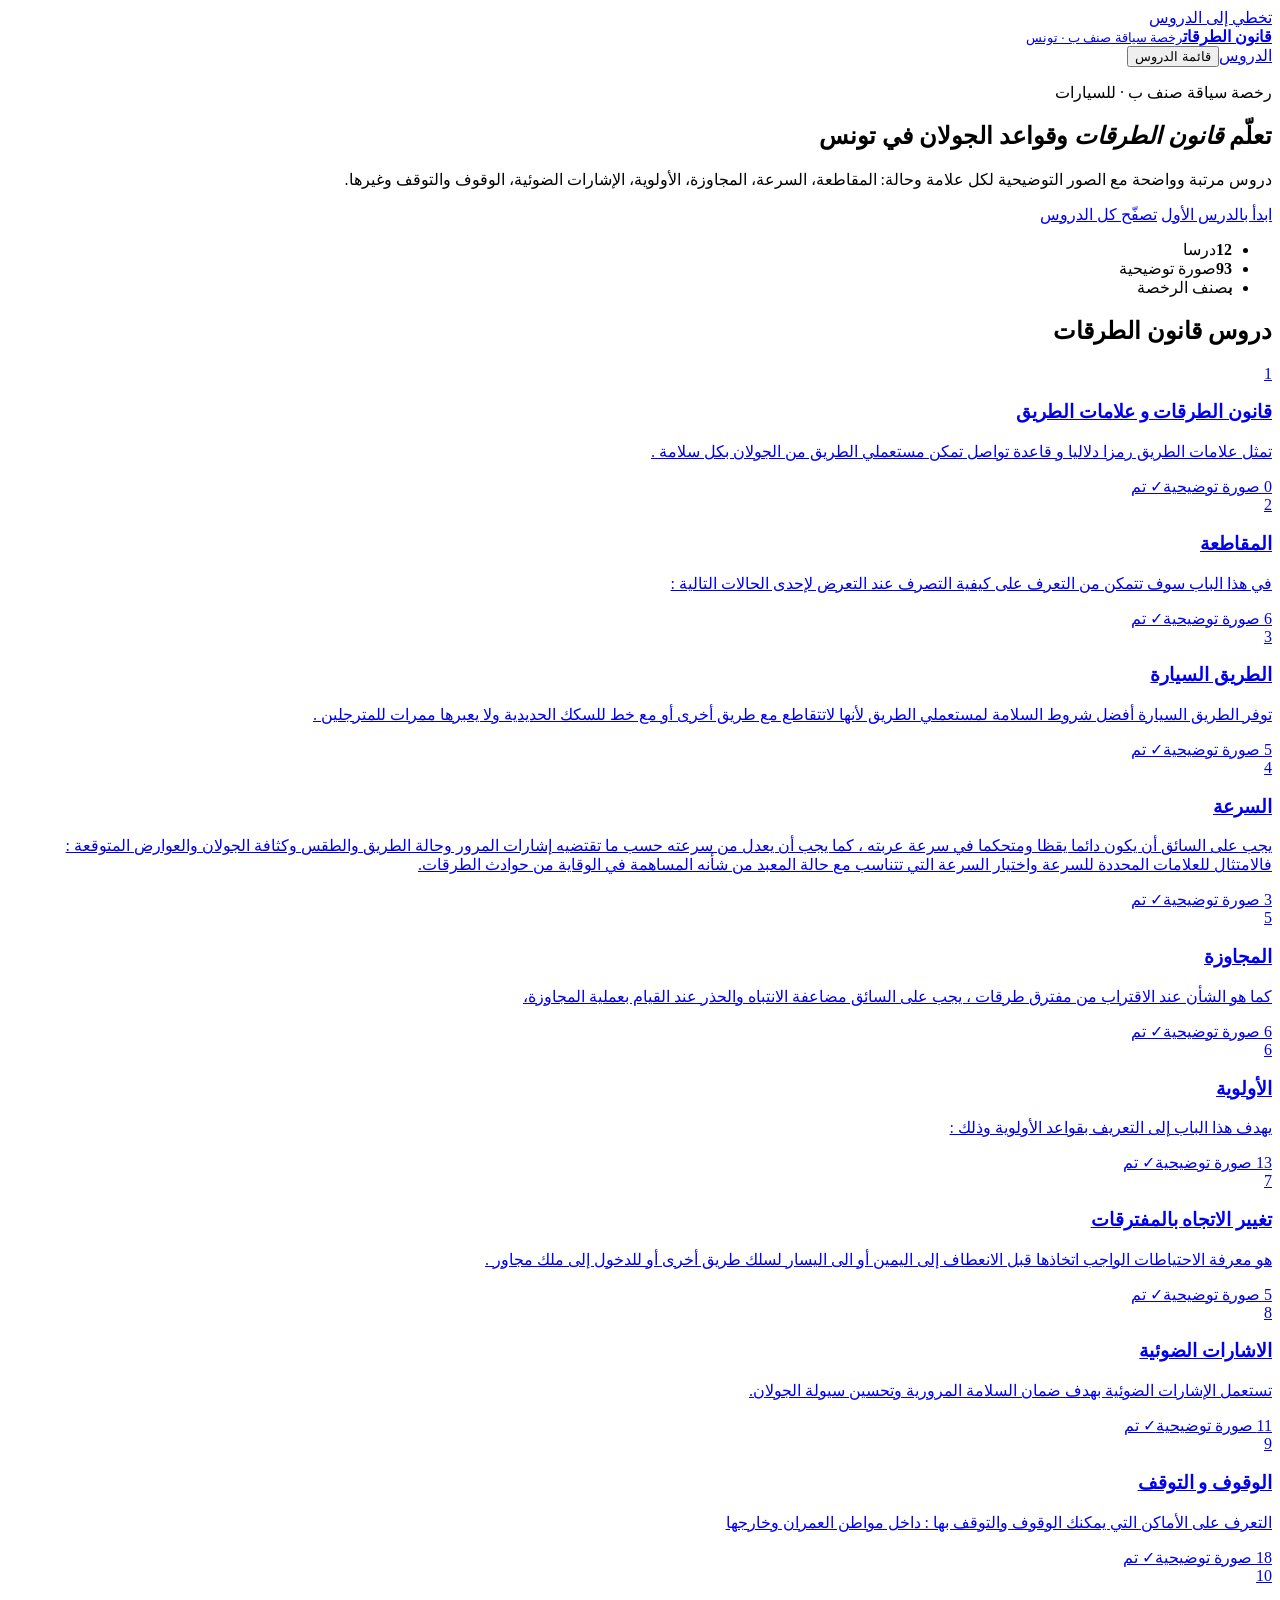
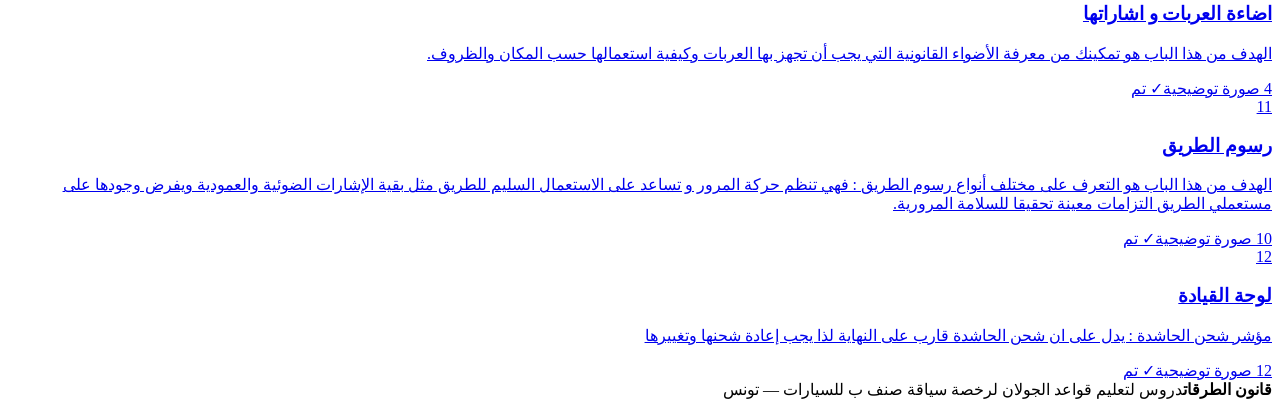
==== index.html @ 48ce4eae "Add files via upload" ====
<!doctype html>
<html lang="ar" dir="rtl">
<head>
<meta charset="utf-8">
<meta name="viewport" content="width=device-width, initial-scale=1">
<title>قانون الطرقات وقواعد الجولان في تونس — رخصة سياقة صنف ب</title>
<meta name="description" content="دروس لتعليم قانون الطرقات وقواعد الجولان في تونس لمن يريد الحصول على رخصة سياقة صنف ب للسيارات.">
<link rel="preconnect" href="https://fonts.googleapis.com"><link rel="preconnect" href="https://fonts.gstatic.com" crossorigin><link href="https://fonts.googleapis.com/css2?family=Cairo:wght@400;500;600;700;800&display=swap" rel="stylesheet">
<link rel="stylesheet" href="css/style.css">
</head>
<body class="home-page" data-total="12">
<a class="skip" href="#lessons">تخطي إلى الدروس</a>
<header class="topbar"><div class="topbar-in"><a class="brand" href="index.html"><span class="brand-sign" aria-hidden="true"></span><span class="brand-text"><strong>قانون الطرقات</strong><small>رخصة سياقة صنف ب · تونس</small></span></a><nav class="topnav" aria-label="التنقل الرئيسي"><a href="index.html#lessons">الدروس</a><button class="menu-btn" type="button" aria-expanded="false" aria-controls="drawer"><span class="menu-ico" aria-hidden="true"></span><span>قائمة الدروس</span></button></nav></div><div class="progress" aria-hidden="true"><i id="bar"></i></div></header>
<section class="hero">
  <div class="hero-in">
    <div class="hero-text">
      <p class="hero-kicker">رخصة سياقة صنف ب · للسيارات</p>
      <h1>تعلّم <em>قانون الطرقات</em> وقواعد الجولان في تونس</h1>
      <p class="hero-lead">دروس مرتبة وواضحة مع الصور التوضيحية لكل علامة وحالة: المقاطعة، السرعة، المجاوزة، الأولوية، الإشارات الضوئية، الوقوف والتوقف وغيرها.</p>
      <div class="hero-cta">
        <a class="btn primary" href="lesson-01.html">ابدأ بالدرس الأول</a>
        <a class="btn ghost" href="#lessons">تصفّح كل الدروس</a>
      </div>
      <ul class="stats">
        <li><strong>12</strong><span>درسا</span></li>
        <li><strong>93</strong><span>صورة توضيحية</span></li>
        <li><strong>ب</strong><span>صنف الرخصة</span></li>
      </ul>
    </div>
    <div class="hero-art" aria-hidden="true">
      <div class="sign s-red"><i></i></div>
      <div class="sign s-yellow"><i></i></div>
      <div class="sign s-blue"><i></i></div>
    </div>
  </div>
  <div class="hero-road" aria-hidden="true"></div>
</section>
<main>
  <section class="lessons" id="lessons">
    <div class="wrap">
      <div class="sec-head"><h2>دروس قانون الطرقات</h2><p class="resume" id="resume" hidden></p></div>
      <div class="grid">
<a class="card" href="lesson-01.html" data-lesson="1">
  <div class="roundel" aria-hidden="true"><span>1</span></div>
  <div class="card-body">
    <h3>قانون الطرقات و علامات الطريق</h3>
    <p class="card-ex">تمثل علامات الطريق رمزا دلاليا و قاعدة تواصل تمكن مستعملي الطريق من الجولان بكل سلامة .</p>
    <div class="card-meta"><span>0 صورة توضيحية</span><span class="card-done">✓ تم</span></div>
  </div>
</a>
<a class="card" href="lesson-02.html" data-lesson="2">
  <div class="roundel" aria-hidden="true"><span>2</span></div>
  <div class="card-body">
    <h3>المقاطعة</h3>
    <p class="card-ex">في هذا الباب سوف تتمكن من التعرف على كيفية التصرف عند التعرض لإحدى الحالات التالية :</p>
    <div class="card-meta"><span>6 صورة توضيحية</span><span class="card-done">✓ تم</span></div>
  </div>
</a>
<a class="card" href="lesson-03.html" data-lesson="3">
  <div class="roundel" aria-hidden="true"><span>3</span></div>
  <div class="card-body">
    <h3>الطريق السيارة</h3>
    <p class="card-ex">توفر الطريق السيارة أفضل شروط السلامة لمستعملي الطريق لأنها لاتتقاطع مع طريق أخرى أو مع خط للسكك الحديدية ولا يعبرها ممرات للمترجلين .</p>
    <div class="card-meta"><span>5 صورة توضيحية</span><span class="card-done">✓ تم</span></div>
  </div>
</a>
<a class="card" href="lesson-04.html" data-lesson="4">
  <div class="roundel" aria-hidden="true"><span>4</span></div>
  <div class="card-body">
    <h3>السرعة</h3>
    <p class="card-ex">يجب على السائق أن يكون دائما يقظا ومتحكما في سرعة عربته ، كما يجب أن يعدل من سرعته حسب ما تقتضيه إشارات المرور وحالة الطريق والطقس وكثافة الجولان والعوارض المتوقعة : فالامتثال للعلامات المحددة للسرعة واختيار السرعة التي تتناسب مع حالة المعبد من شأنه المساهمة في الوقاية من حوادث الطرقات.</p>
    <div class="card-meta"><span>3 صورة توضيحية</span><span class="card-done">✓ تم</span></div>
  </div>
</a>
<a class="card" href="lesson-05.html" data-lesson="5">
  <div class="roundel" aria-hidden="true"><span>5</span></div>
  <div class="card-body">
    <h3>المجاوزة</h3>
    <p class="card-ex">كما هو الشأن عند الاقتراب من مفترق طرقات ، يجب على السائق مضاعفة الانتباه والحذر عند القيام بعملية المجاوزة،</p>
    <div class="card-meta"><span>6 صورة توضيحية</span><span class="card-done">✓ تم</span></div>
  </div>
</a>
<a class="card" href="lesson-06.html" data-lesson="6">
  <div class="roundel" aria-hidden="true"><span>6</span></div>
  <div class="card-body">
    <h3>الأولوية</h3>
    <p class="card-ex">يهدف هذا الباب إلى التعريف بقواعد الأولوية وذلك :</p>
    <div class="card-meta"><span>13 صورة توضيحية</span><span class="card-done">✓ تم</span></div>
  </div>
</a>
<a class="card" href="lesson-07.html" data-lesson="7">
  <div class="roundel" aria-hidden="true"><span>7</span></div>
  <div class="card-body">
    <h3>تغيير الاتجاه بالمفترقات</h3>
    <p class="card-ex">هو معرفة الاحتياطات الواجب اتخاذها قبل الانعطاف إلى اليمين أو الى اليسار لسلك طريق أخرى أو للدخول إلى ملك مجاور .</p>
    <div class="card-meta"><span>5 صورة توضيحية</span><span class="card-done">✓ تم</span></div>
  </div>
</a>
<a class="card" href="lesson-08.html" data-lesson="8">
  <div class="roundel" aria-hidden="true"><span>8</span></div>
  <div class="card-body">
    <h3>الاشارات الضوئية</h3>
    <p class="card-ex">تستعمل الإشارات الضوئية بهدف ضمان السلامة المرورية وتحسين سيولة الجولان.</p>
    <div class="card-meta"><span>11 صورة توضيحية</span><span class="card-done">✓ تم</span></div>
  </div>
</a>
<a class="card" href="lesson-09.html" data-lesson="9">
  <div class="roundel" aria-hidden="true"><span>9</span></div>
  <div class="card-body">
    <h3>الوقوف و التوقف</h3>
    <p class="card-ex">التعرف على الأماكن التي يمكنك الوقوف والتوقف بها : داخل مواطن العمران وخارجها</p>
    <div class="card-meta"><span>18 صورة توضيحية</span><span class="card-done">✓ تم</span></div>
  </div>
</a>
<a class="card" href="lesson-10.html" data-lesson="10">
  <div class="roundel" aria-hidden="true"><span>10</span></div>
  <div class="card-body">
    <h3>اضاءة العربات و اشاراتها</h3>
    <p class="card-ex">الهدف من هذا الباب هو تمكينك من معرفة الأضواء القانونية التي يجب أن تجهز بها العربات وكيفية استعمالها حسب المكان والظروف.</p>
    <div class="card-meta"><span>4 صورة توضيحية</span><span class="card-done">✓ تم</span></div>
  </div>
</a>
<a class="card" href="lesson-11.html" data-lesson="11">
  <div class="roundel" aria-hidden="true"><span>11</span></div>
  <div class="card-body">
    <h3>رسوم الطريق</h3>
    <p class="card-ex">الهدف من هذا الباب هو التعرف على مختلف أنواع رسوم الطريق : فهي تنظم حركة المرور و تساعد على الاستعمال السليم للطريق مثل بقية الإشارات الضوئية والعمودية ويفرض وجودها على مستعملي الطريق التزامات معينة تحقيقا للسلامة المرورية.</p>
    <div class="card-meta"><span>10 صورة توضيحية</span><span class="card-done">✓ تم</span></div>
  </div>
</a>
<a class="card" href="lesson-12.html" data-lesson="12">
  <div class="roundel" aria-hidden="true"><span>12</span></div>
  <div class="card-body">
    <h3>لوحة القيادة</h3>
    <p class="card-ex">مؤشر شحن الحاشدة : يدل على ان شحن الحاشدة قارب على النهاية لذا يجب إعادة شحنها وتغييرها</p>
    <div class="card-meta"><span>12 صورة توضيحية</span><span class="card-done">✓ تم</span></div>
  </div>
</a>
      </div>
    </div>
  </section>
</main>
<footer class="foot"><div class="foot-in"><strong>قانون الطرقات</strong><span>دروس لتعليم قواعد الجولان لرخصة سياقة صنف ب للسيارات — تونس</span></div></footer>
<script src="js/app.js"></script>
</body>
</html>
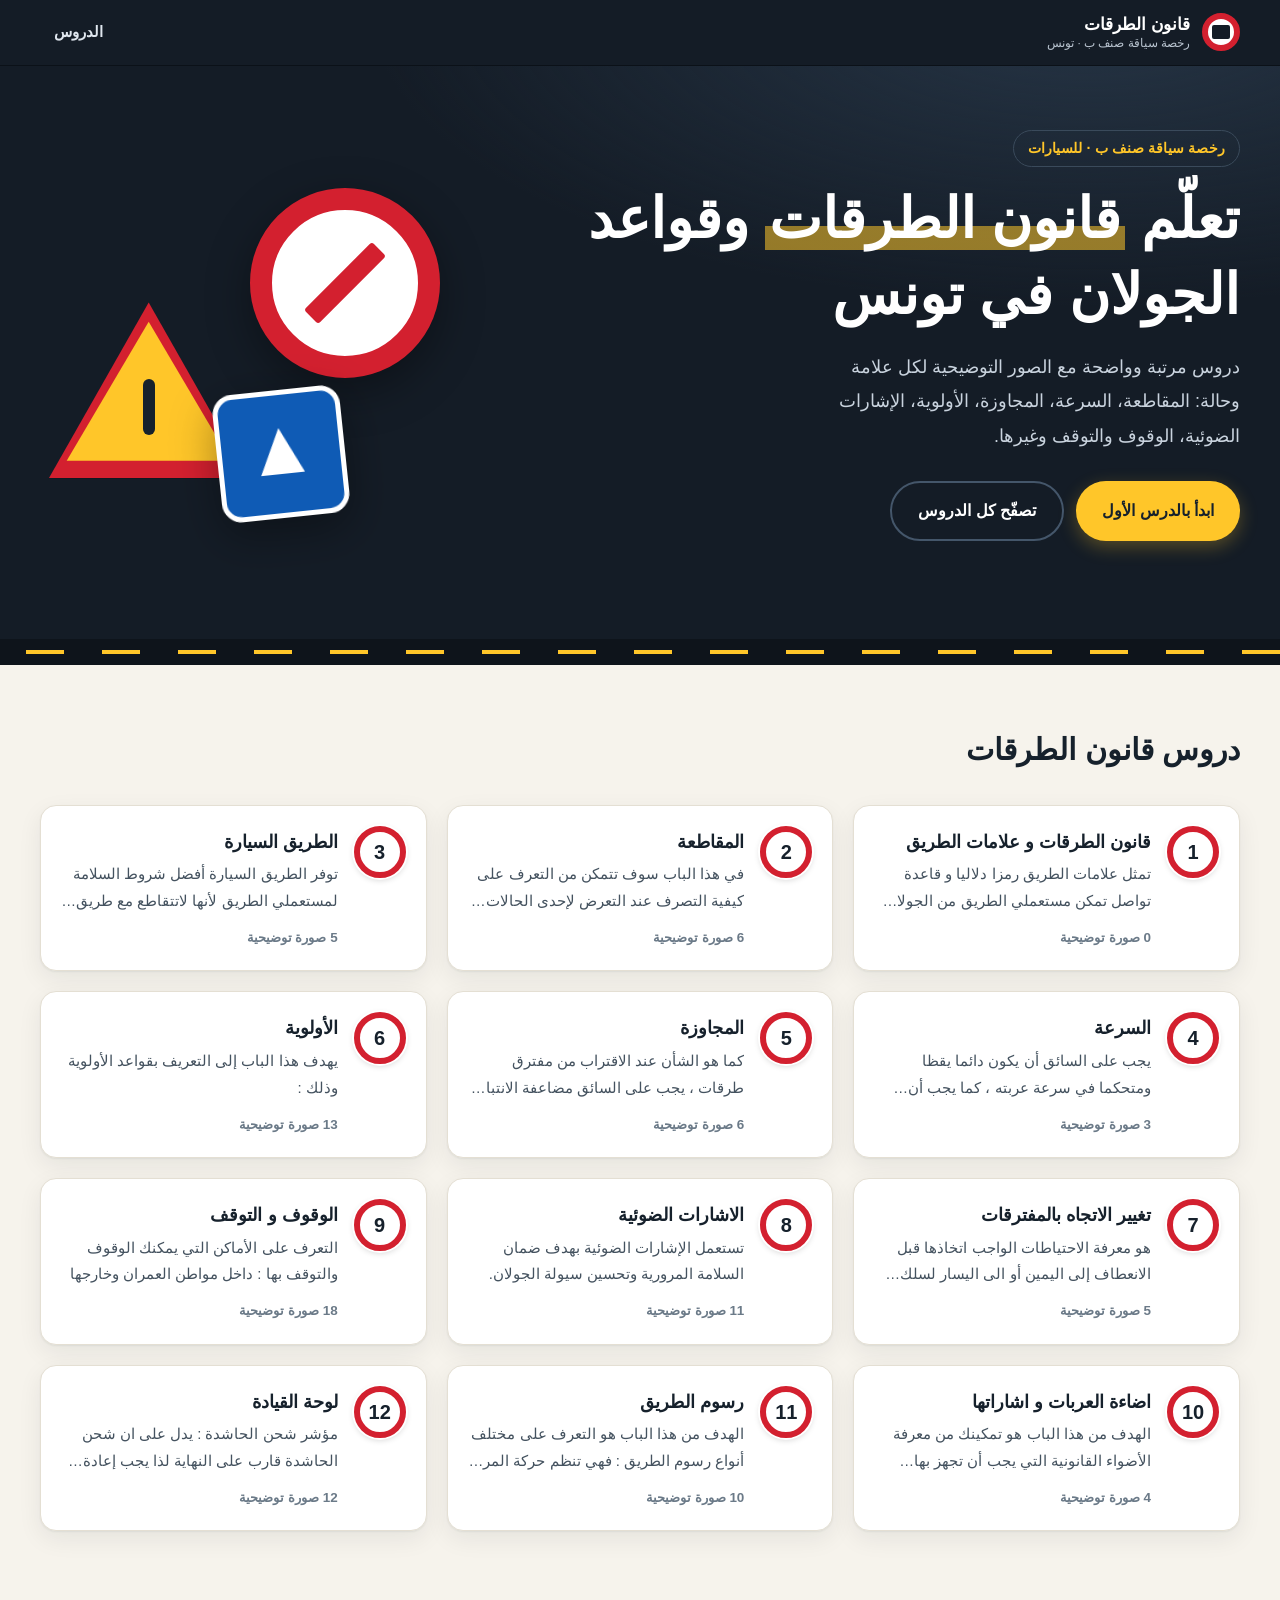
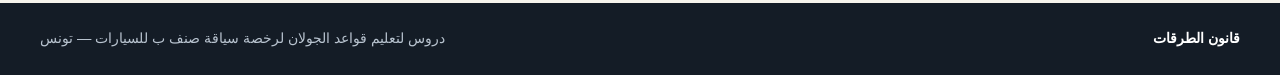
==== commit 3351922f: "Add files via upload" ====
--- a/index.html
+++ b/index.html
@@ -21,11 +21,6 @@
         <a class="btn primary" href="lesson-01.html">ابدأ بالدرس الأول</a>
         <a class="btn ghost" href="#lessons">تصفّح كل الدروس</a>
       </div>
-      <ul class="stats">
-        <li><strong>12</strong><span>درسا</span></li>
-        <li><strong>93</strong><span>صورة توضيحية</span></li>
-        <li><strong>ب</strong><span>صنف الرخصة</span></li>
-      </ul>
     </div>
     <div class="hero-art" aria-hidden="true">
       <div class="sign s-red"><i></i></div>
--- a/css/style.css
+++ b/css/style.css
@@ -0,0 +1,201 @@
+:root{
+  --ink:#16212c;
+  --ink-2:#44525f;
+  --muted:#6b7a88;
+  --paper:#f6f3ec;
+  --card:#ffffff;
+  --line:#e4dfd3;
+  --asphalt:#141c26;
+  --asphalt-2:#1e2935;
+  --red:#d3202f;
+  --red-dark:#a8141f;
+  --yellow:#ffc629;
+  --blue:#0f5bb5;
+  --green:#1b7a4b;
+  --radius:16px;
+  --shadow:0 1px 2px rgba(20,28,38,.06),0 8px 24px rgba(20,28,38,.07);
+  --font:"Cairo","Segoe UI",Tahoma,"Noto Naskh Arabic",Arial,sans-serif;
+}
+*{box-sizing:border-box}
+html{scroll-behavior:smooth;-webkit-text-size-adjust:100%}
+body{margin:0;background:var(--paper);color:var(--ink);font-family:var(--font);font-size:17px;line-height:1.9}
+img{max-width:100%;height:auto}
+a{color:inherit}
+:focus-visible{outline:3px solid var(--blue);outline-offset:2px;border-radius:6px}
+.skip{position:absolute;inset-inline-start:12px;top:-60px;background:var(--yellow);color:var(--ink);padding:8px 14px;border-radius:8px;z-index:100;font-weight:700;text-decoration:none}
+.skip:focus{top:10px}
+
+/* ---------- top bar ---------- */
+.topbar{position:sticky;top:0;z-index:40;background:var(--asphalt);color:#fff;border-bottom:1px solid #0b1118}
+.topbar-in{max-width:1240px;margin:0 auto;padding:10px 20px;display:flex;align-items:center;justify-content:space-between;gap:16px}
+.brand{display:flex;align-items:center;gap:12px;text-decoration:none}
+.brand-sign{width:38px;height:38px;border-radius:50%;background:#fff;border:6px solid var(--red);position:relative;flex:none}
+.brand-sign::after{content:"";position:absolute;inset:6px 4px;background:var(--asphalt);border-radius:2px;transform:rotate(0)}
+.brand-text{display:flex;flex-direction:column;line-height:1.25}
+.brand-text strong{font-size:1.05rem;font-weight:800}
+.brand-text small{font-size:.74rem;color:#b8c3cf;font-weight:500}
+.topnav{display:flex;align-items:center;gap:6px}
+.topnav a{color:#dfe6ee;text-decoration:none;padding:8px 14px;border-radius:999px;font-weight:600;font-size:.95rem}
+.topnav a:hover{background:var(--asphalt-2)}
+.menu-btn{display:none;align-items:center;gap:8px;background:var(--yellow);color:var(--ink);border:0;border-radius:999px;padding:8px 16px;font:700 .92rem var(--font);cursor:pointer}
+.menu-ico{width:16px;height:2px;background:currentColor;position:relative;display:inline-block;box-shadow:0 5px 0 currentColor,0 -5px 0 currentColor}
+.progress{height:3px;background:transparent}
+.progress i{display:block;height:100%;width:0;background:var(--yellow);transition:width .1s linear}
+.home-page .progress{display:none}
+
+/* ---------- hero ---------- */
+.hero{background:radial-gradient(1200px 500px at 85% -10%,#263546 0,transparent 60%),var(--asphalt);color:#fff;position:relative;overflow:hidden}
+.hero-in{max-width:1240px;margin:0 auto;padding:64px 20px 90px;display:grid;grid-template-columns:1.25fr .75fr;gap:40px;align-items:center}
+.hero-kicker{display:inline-block;margin:0 0 14px;padding:4px 14px;border:1px solid #3a4a5b;border-radius:999px;color:var(--yellow);font-weight:700;font-size:.9rem;letter-spacing:.2px}
+.hero h1{margin:0 0 18px;font-size:clamp(2rem,4.6vw,3.5rem);line-height:1.35;font-weight:800}
+.hero h1 em{font-style:normal;background:linear-gradient(transparent 62%,rgba(255,198,41,.55) 62%);padding:0 4px}
+.hero-lead{margin:0 0 28px;color:#c9d3de;font-size:1.12rem;max-width:44ch}
+.hero-cta{display:flex;flex-wrap:wrap;gap:12px;margin-bottom:34px}
+.btn{display:inline-flex;align-items:center;justify-content:center;padding:13px 26px;border-radius:999px;font-weight:700;text-decoration:none;font-size:1rem;transition:transform .15s,box-shadow .15s,background .15s}
+.btn.primary{background:var(--yellow);color:var(--ink);box-shadow:0 6px 18px rgba(255,198,41,.28)}
+.btn.primary:hover{transform:translateY(-2px);background:#ffd24d}
+.btn.ghost{border:2px solid #44566a;color:#fff}
+.btn.ghost:hover{background:var(--asphalt-2)}
+.stats{list-style:none;margin:0;padding:0;display:flex;gap:30px;flex-wrap:wrap}
+.stats li{display:flex;flex-direction:column;line-height:1.3}
+.stats strong{font-size:1.9rem;font-weight:800;color:#fff}
+.stats span{font-size:.86rem;color:#aab6c3}
+.hero-art{position:relative;height:340px}
+.sign{position:absolute;display:grid;place-items:center;filter:drop-shadow(0 14px 22px rgba(0,0,0,.35))}
+.sign i{display:block}
+.s-red{width:190px;height:190px;border-radius:50%;background:#fff;border:22px solid var(--red);inset-inline-start:8%;top:6px}
+.s-red i{width:96px;height:20px;background:var(--red);border-radius:3px;transform:rotate(-45deg)}
+.s-yellow{width:200px;height:176px;inset-inline-end:2%;top:120px;background:var(--red);clip-path:polygon(50% 0,100% 100%,0 100%)}
+.s-yellow::before{content:"";position:absolute;inset:0;background:var(--yellow);clip-path:polygon(50% 11%,91% 90%,9% 90%)}
+.s-yellow i{position:relative;width:12px;height:56px;background:var(--ink);border-radius:6px;margin-top:34px}
+.s-blue{width:128px;height:128px;border-radius:20px;background:var(--blue);border:5px solid #fff;inset-inline-start:30%;top:208px;transform:rotate(-6deg)}
+.s-blue i{width:0;height:0;border-inline:22px solid transparent;border-bottom:46px solid #fff;margin-bottom:6px}
+.hero-road{position:absolute;inset-inline:0;bottom:0;height:26px;background:#0e141b}
+.hero-road::before{content:"";position:absolute;inset-inline:0;top:11px;height:4px;background:repeating-linear-gradient(to left,var(--yellow) 0 38px,transparent 38px 76px)}
+
+/* ---------- lesson grid ---------- */
+.wrap{max-width:1240px;margin:0 auto;padding:0 20px}
+.lessons{padding:56px 0 72px}
+.sec-head{display:flex;align-items:baseline;justify-content:space-between;gap:16px;flex-wrap:wrap;margin-bottom:26px}
+.sec-head h2{margin:0;font-size:1.9rem;font-weight:800}
+.resume{margin:0;color:var(--ink-2);font-weight:600}
+.resume a{color:var(--red-dark)}
+.grid{display:grid;grid-template-columns:repeat(auto-fill,minmax(300px,1fr));gap:20px}
+.card{display:flex;gap:16px;align-items:flex-start;background:var(--card);border:1px solid var(--line);border-radius:var(--radius);padding:20px;text-decoration:none;box-shadow:var(--shadow);transition:transform .18s,box-shadow .18s,border-color .18s;position:relative}
+.card:hover{transform:translateY(-4px);border-color:#cfc7b4;box-shadow:0 2px 4px rgba(20,28,38,.06),0 16px 34px rgba(20,28,38,.12)}
+.card h3{margin:2px 0 6px;font-size:1.15rem;line-height:1.5;font-weight:800}
+.card-ex{margin:0 0 10px;color:var(--ink-2);font-size:.93rem;line-height:1.8;display:-webkit-box;-webkit-line-clamp:2;-webkit-box-orient:vertical;overflow:hidden}
+.card-meta{display:flex;justify-content:space-between;align-items:center;gap:10px;font-size:.84rem;color:var(--muted);font-weight:600}
+.card-done{display:none;color:var(--green);font-weight:800}
+.card.is-done .card-done{display:inline}
+.card.is-done{border-color:#b9dcc9}
+.roundel{flex:none;width:52px;height:52px;border-radius:50%;background:#fff;border:6px solid var(--red);display:grid;place-items:center;font-weight:800;font-size:1.25rem;color:var(--ink);box-shadow:0 0 0 2px #fff,0 2px 6px rgba(0,0,0,.18)}
+.card.is-done .roundel{border-color:var(--green)}
+
+/* ---------- lesson layout ---------- */
+.shell{max-width:1240px;margin:0 auto;padding:28px 20px 56px;display:grid;grid-template-columns:290px minmax(0,1fr);gap:36px;align-items:start}
+.sidebar{position:sticky;top:84px;background:var(--card);border:1px solid var(--line);border-radius:var(--radius);padding:14px;max-height:calc(100vh - 110px);overflow:auto;box-shadow:var(--shadow)}
+.side-head{font-weight:800;padding:6px 10px 10px;color:var(--ink-2);font-size:.9rem;letter-spacing:.3px}
+.side-list{list-style:none;margin:0;padding:0;display:flex;flex-direction:column;gap:2px}
+.side-link{display:flex;align-items:center;gap:10px;padding:9px 10px;border-radius:12px;text-decoration:none;font-size:.95rem;line-height:1.5;font-weight:600;color:var(--ink-2)}
+.side-link:hover{background:#f1ede2}
+.side-link.is-current{background:var(--asphalt);color:#fff}
+.side-no{flex:none;width:28px;height:28px;border-radius:50%;display:grid;place-items:center;font-size:.8rem;font-weight:800;background:#efe9db;color:var(--ink)}
+.is-current .side-no{background:var(--yellow);color:var(--ink)}
+.side-title{flex:1}
+.side-done{display:none;color:var(--green);font-weight:800}
+.is-current .side-done{color:#7fe0aa}
+.side-link.is-done .side-done{display:inline}
+
+.main{min-width:0}
+.lesson-head{display:flex;gap:18px;align-items:center;margin-bottom:12px}
+.lesson-head .roundel{width:64px;height:64px;font-size:1.6rem;border-width:7px}
+.eyebrow{margin:0;color:var(--red-dark);font-weight:700;font-size:.92rem}
+.lesson-head h1{margin:0;font-size:clamp(1.6rem,3.4vw,2.4rem);line-height:1.4;font-weight:800}
+.roadline{height:4px;margin:18px 0 26px;background:repeating-linear-gradient(to left,var(--yellow) 0 34px,transparent 34px 68px);border-radius:2px;opacity:.9}
+
+/* ---------- article ---------- */
+.article{background:var(--card);border:1px solid var(--line);border-radius:20px;padding:34px 38px;box-shadow:var(--shadow)}
+.article .para{margin:0 0 4px}
+.article .ln{margin:0 0 .55em}
+.article .ln.li{padding-inline-start:1.7em;text-indent:-1.7em}
+.article .mk{display:inline-block;min-width:1.7em;text-indent:0;color:var(--red-dark);font-weight:800}
+.article strong{font-weight:800;color:#0f1923}
+.article h3.sub{margin:34px 0 12px;padding-inline-start:14px;border-inline-start:6px solid var(--red);font-size:1.32rem;line-height:1.55;font-weight:800;color:var(--ink)}
+.article h4.sub{margin:22px 0 8px;font-size:1.08rem;font-weight:800;color:var(--blue)}
+.article > :first-child{margin-top:0}
+.rule{border:0;height:1px;background:linear-gradient(to left,transparent,var(--line) 12%,var(--line) 88%,transparent);margin:26px 0}
+.callout{margin:18px 0;padding:14px 20px 8px;background:#fff8e1;border:1px solid #f0d98a;border-inline-start:7px solid var(--yellow);border-radius:12px}
+.callout-label{display:inline-block;margin-bottom:6px;padding:0 12px;background:var(--yellow);color:var(--ink);border-radius:999px;font-weight:800;font-size:.92rem;line-height:1.7}
+.figs{display:flex;justify-content:center;align-items:center;flex-wrap:wrap;gap:20px 34px;margin:22px 0}
+.fig{margin:0;background:#fff;border:1px solid var(--line);border-radius:14px;padding:8px;box-shadow:0 1px 2px rgba(20,28,38,.05);line-height:0;max-width:100%;min-width:0;cursor:zoom-in;transition:box-shadow .15s,transform .15s}
+.fig:hover{box-shadow:0 8px 22px rgba(20,28,38,.14)}
+.fig img{display:block;border-radius:8px;max-width:100%;height:auto;margin-inline:auto}
+.figs.multi .fig{flex:0 1 auto}
+.iconrow{display:flex;align-items:center;gap:18px;margin:14px 0}
+.iconrow .figs{margin:0;flex:none}
+.iconrow .fig{padding:5px}
+.iconrow .ln{margin:0;flex:1}
+
+.done-wrap{display:flex;justify-content:center;margin:30px 0 8px}
+.done-btn{display:inline-flex;align-items:center;gap:10px;padding:12px 26px;border-radius:999px;border:2px solid var(--green);background:#fff;color:var(--green);font:800 1rem var(--font);cursor:pointer;transition:background .15s,color .15s}
+.done-btn:hover{background:#eaf6ef}
+.done-btn[aria-pressed="true"]{background:var(--green);color:#fff}
+.done-ico{display:grid;place-items:center;width:22px;height:22px;border-radius:50%;background:currentColor}
+.done-ico{color:inherit;position:relative}
+.done-ico::before{content:"✓";position:absolute;inset:0;display:grid;place-items:center;font-size:.8rem;color:#fff;line-height:1}
+.done-btn[aria-pressed="true"] .done-ico::before{color:var(--green)}
+.done-btn[aria-pressed="true"] .done-ico{background:#fff}
+
+.pn-wrap{display:grid;grid-template-columns:1fr 1fr;gap:16px;margin-top:22px}
+.pn{display:flex;flex-direction:column;gap:2px;padding:16px 20px;border-radius:var(--radius);background:var(--card);border:1px solid var(--line);text-decoration:none;box-shadow:var(--shadow);transition:transform .15s,border-color .15s}
+.pn:hover{transform:translateY(-2px);border-color:#c9c1ac}
+.pn-dir{font-size:.85rem;font-weight:700;color:var(--red-dark)}
+.pn-title{font-weight:800;line-height:1.5}
+.pn.next{text-align:start;background:var(--asphalt);border-color:var(--asphalt);color:#fff}
+.pn.next .pn-dir{color:var(--yellow)}
+.pn.prev{text-align:start}
+
+/* ---------- drawer & lightbox ---------- */
+.drawer[hidden],.lightbox[hidden]{display:none}
+.drawer{position:fixed;inset:0;z-index:60}
+.drawer-scrim{position:absolute;inset:0;background:rgba(10,16,24,.55)}
+.drawer-panel{position:absolute;top:0;bottom:0;inset-inline-start:0;width:min(88vw,360px);background:var(--card);padding:16px;overflow:auto;box-shadow:0 0 40px rgba(0,0,0,.35)}
+.drawer-head{display:flex;justify-content:space-between;align-items:center;margin-bottom:10px;font-size:1.1rem}
+.drawer-x,.lb-x{border:0;background:#efe9db;width:38px;height:38px;border-radius:50%;font-size:1rem;cursor:pointer;color:var(--ink)}
+.lightbox{position:fixed;inset:0;z-index:80;background:rgba(10,16,24,.88);display:grid;place-items:center;padding:24px;cursor:zoom-out}
+.lightbox img{max-width:min(96vw,1100px);max-height:88vh;background:#fff;border-radius:12px;padding:10px;min-width:min(60vw,320px);object-fit:contain}
+.lb-x{position:absolute;top:16px;inset-inline-start:16px;background:#fff}
+
+.foot{background:var(--asphalt);color:#b8c3cf;margin-top:0}
+.foot-in{max-width:1240px;margin:0 auto;padding:22px 20px;display:flex;gap:14px;flex-wrap:wrap;justify-content:space-between;font-size:.9rem}
+.foot-in strong{color:#fff}
+
+/* ---------- responsive ---------- */
+@media (max-width:1020px){
+  .shell{grid-template-columns:minmax(0,1fr)}
+  .sidebar{display:none}
+  .menu-btn{display:inline-flex}
+  .topnav a{display:none}
+  .hero-in{grid-template-columns:1fr;padding:44px 20px 80px}
+  .hero-art{display:none}
+}
+@media (max-width:640px){
+  body{font-size:16.5px}
+  .article{padding:22px 18px;border-radius:16px}
+  .lesson-head .roundel{width:54px;height:54px;font-size:1.35rem}
+  .pn-wrap{grid-template-columns:1fr}
+  .pn.next{order:-1}
+  .iconrow{gap:12px}
+  .figs{gap:14px}
+  .brand-text small{display:none}
+}
+@media (prefers-reduced-motion:reduce){
+  *{transition:none!important;scroll-behavior:auto!important}
+}
+@media print{
+  .topbar,.sidebar,.pn-wrap,.done-wrap,.foot,.drawer,.lightbox{display:none!important}
+  .shell{display:block;padding:0}
+  .article{border:0;box-shadow:none;padding:0}
+  body{background:#fff}
+}
